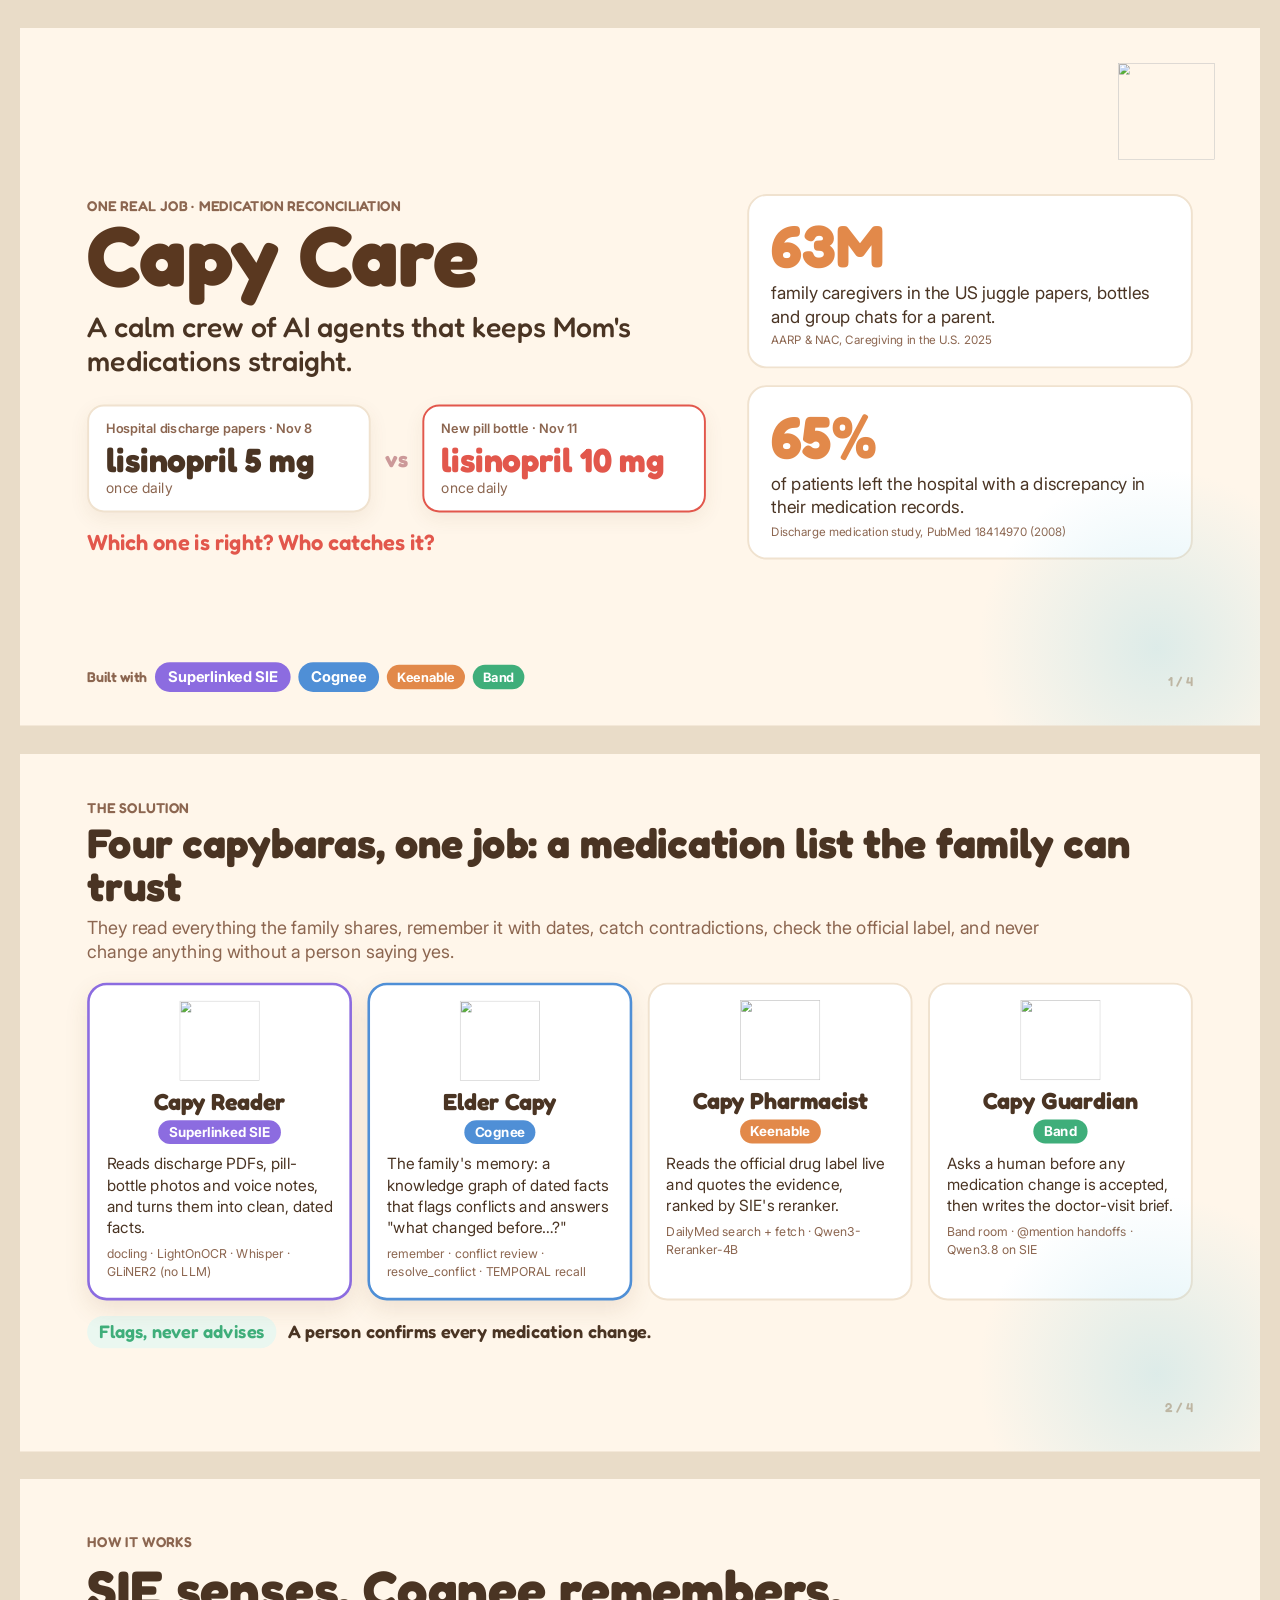
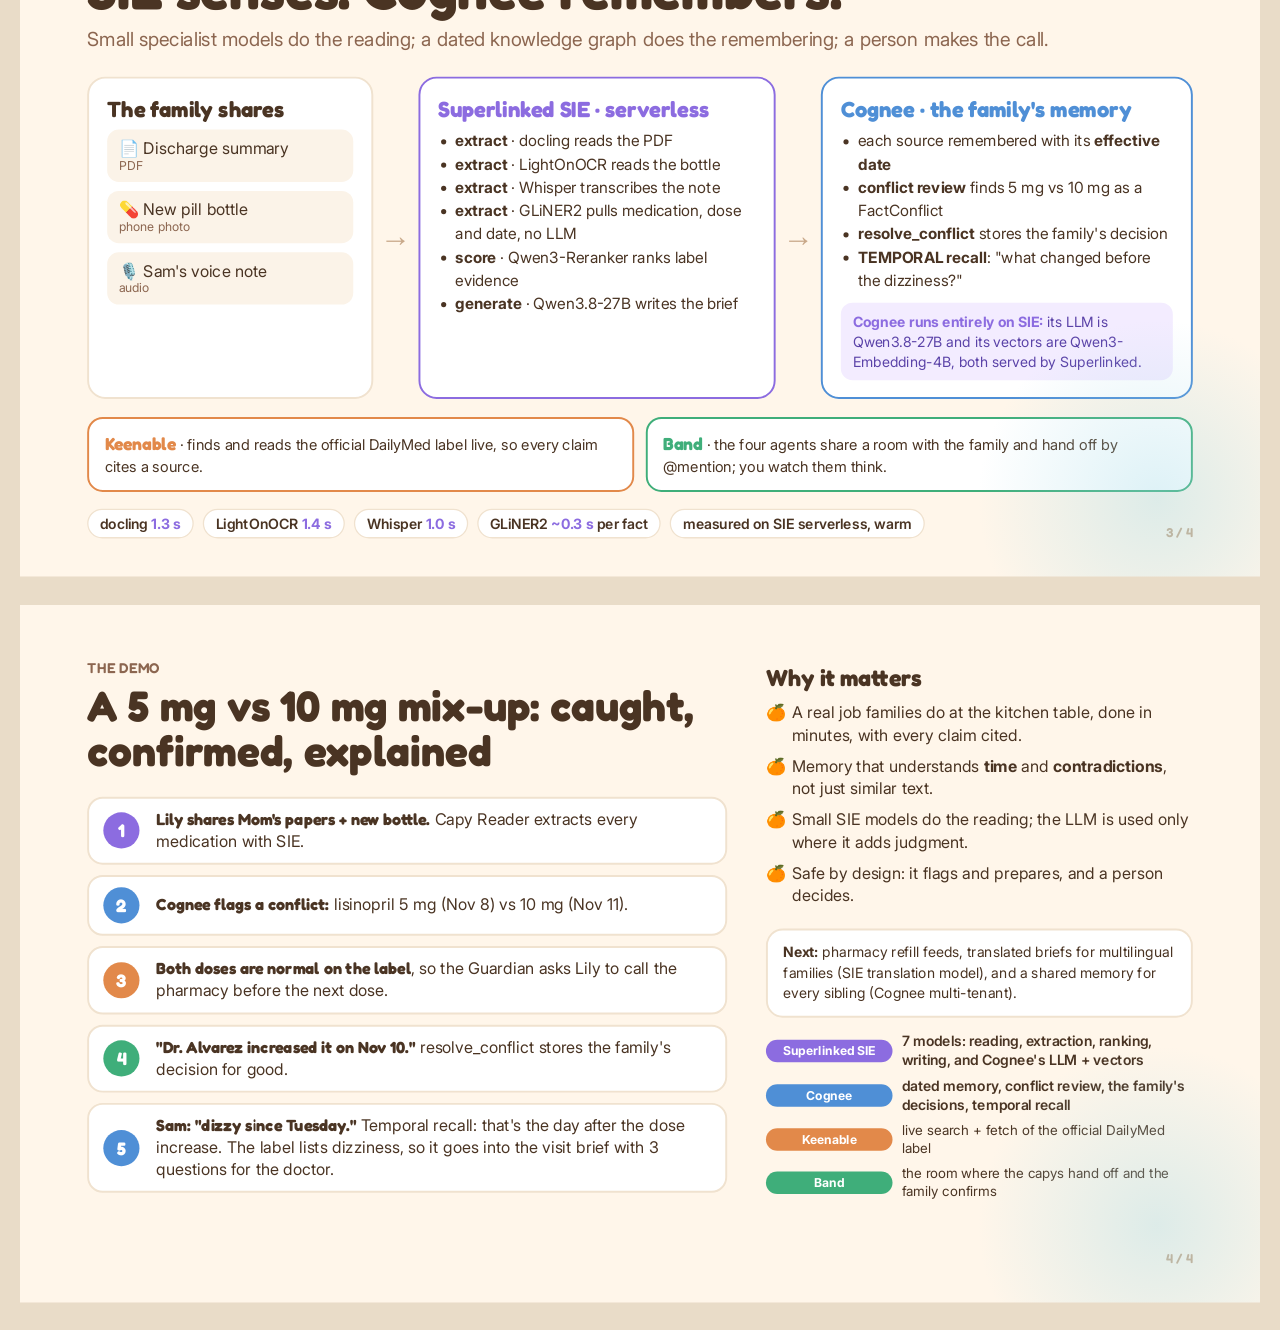
==== pitch.html @ b94136b8 "Add 4-slide pitch deck (pitch.html and pitch.pdf) Problem, the capybara crew, how it works (SIE sens" ====
<!doctype html>
<html lang="en">
<head>
<meta charset="utf-8">
<meta name="viewport" content="width=device-width, initial-scale=1">
<title>Capy Care Pitch</title>
<link rel="preconnect" href="https://fonts.googleapis.com">
<link href="https://fonts.googleapis.com/css2?family=Fredoka:wght@500;600;700&family=Inter:wght@400;500;600;700&display=swap" rel="stylesheet">
<style>
  :root {
    --bg: #FFF6EA; --card: #FFFFFF; --line: #F0E2CF; --ink: #4A3423; --muted: #8C6650; --soft: #FBF3E8;
    --sie: #8C6CE0; --cognee: #4F8FD6; --keenable: #E2894A; --band: #3FAE7A; --red: #E2574C;
  }
  * { box-sizing: border-box; }
  html, body { margin: 0; background: #E9DCC8; color: var(--ink); font-family: Inter, system-ui, sans-serif; }
  h1, h2, h3 { font-family: Fredoka, sans-serif; margin: 0; }
  .deck { display: flex; flex-direction: column; align-items: center; gap: 28px; padding: 28px 0; }
  .frame { width: 1920px; height: 1080px; transform-origin: top left; }
  .slide { position: relative; width: 1920px; height: 1080px; background: var(--bg); overflow: hidden; padding: 84px 104px; }
  .slide::after { content: ""; position: absolute; inset: auto -120px -160px auto; width: 560px; height: 560px; border-radius: 50%;
                  background: radial-gradient(circle, rgba(158, 216, 230, .35), rgba(158, 216, 230, 0) 70%); }
  .kicker { font: 600 22px Fredoka, sans-serif; letter-spacing: .5px; color: var(--muted); text-transform: uppercase; }
  .num { position: absolute; right: 104px; bottom: 56px; font: 600 20px Fredoka, sans-serif; color: #C9A98A; }
  .brandmark { position: absolute; left: 104px; bottom: 50px; display: flex; align-items: center; gap: 10px; font: 600 22px Fredoka, sans-serif; color: var(--muted); }
  .brandmark img { width: 40px; height: 40px; }

  /* slide 1 */
  .s1 { display: grid; grid-template-columns: 1.25fr .9fr; gap: 64px; align-items: center; }
  .s1 h1 { font-size: 132px; line-height: .95; color: #5A3820; }
  .s1 .sub { font: 500 44px/1.2 Fredoka, sans-serif; margin: 22px 0 42px; color: var(--ink); }
  .mixup { display: flex; gap: 22px; align-items: stretch; }
  .doc { flex: 1; background: var(--card); border: 3px solid var(--line); border-radius: 26px; padding: 22px 26px; box-shadow: 0 10px 30px rgba(120, 80, 40, .08); }
  .doc small { font: 600 20px Inter, sans-serif; color: var(--muted); display: block; }
  .doc b { font: 700 52px Fredoka, sans-serif; display: block; margin-top: 4px; }
  .doc span { font-size: 22px; color: var(--muted); }
  .doc.new { border-color: var(--red); }
  .doc.new b { color: var(--red); }
  .vs { align-self: center; font: 700 34px Fredoka, sans-serif; color: #C99; }
  .question { margin-top: 26px; font: 600 34px Fredoka, sans-serif; color: var(--red); }
  .stats { display: flex; flex-direction: column; gap: 26px; }
  .stat { background: var(--card); border-radius: 30px; padding: 30px 34px; border: 3px solid var(--line); }
  .stat b { font: 700 92px/1 Fredoka, sans-serif; color: var(--keenable); }
  .stat p { margin: 10px 0 0; font-size: 27px; line-height: 1.35; }
  .stat cite { display: block; margin-top: 8px; font-size: 18px; color: var(--muted); font-style: normal; }
  .hero-capy { position: absolute; right: 70px; top: 54px; width: 150px; height: 150px; }

  .built { position: absolute; left: 104px; bottom: 52px; display: flex; gap: 12px; align-items: center; font: 600 22px Fredoka, sans-serif; color: var(--muted); }
  .built span { color: #fff; padding: 7px 16px; border-radius: 999px; font: 700 20px Inter, sans-serif; }
  .built span.star { font-size: 23px; padding: 9px 20px; }

  /* slide 2 */
  .s2 { padding-top: 70px; }
  .s2 h2 { font-size: 64px; line-height: 1.05; margin: 8px 0 12px; }
  .s2 .lead { font-size: 28px; color: var(--muted); margin: 0 0 28px; max-width: 1560px; line-height: 1.35; }
  .crew { display: grid; grid-template-columns: repeat(4, 1fr); gap: 24px; }
  .capy { background: var(--card); border-radius: 30px; padding: 24px 26px 26px; border: 3px solid var(--line); position: relative; }
  .capy.star { border-width: 4px; box-shadow: 0 14px 36px rgba(120, 80, 40, .12); }
  .capy.star.sie { border-color: var(--sie); } .capy.star.cognee { border-color: var(--cognee); }
  .capy img { width: 124px; height: 124px; display: block; margin: 0 auto 10px; }
  .capy h3 { font-size: 36px; text-align: center; }
  .capy .who { display: block; width: max-content; margin: 8px auto 14px; padding: 6px 16px; border-radius: 999px; color: #fff; font: 700 21px Inter, sans-serif; }
  .capy p { font-size: 24px; line-height: 1.38; margin: 0; }
  .capy .tools { margin-top: 12px; font-size: 19px; color: var(--muted); line-height: 1.4; }
  .bg-sie { background: var(--sie); } .bg-cognee { background: var(--cognee); } .bg-keenable { background: var(--keenable); } .bg-band { background: var(--band); }
  .promise { margin-top: 24px; display: flex; gap: 18px; align-items: center; font: 600 28px Fredoka, sans-serif; color: var(--ink); }
  .promise span { background: #EAF7F0; color: var(--band); padding: 8px 18px; border-radius: 999px; }

  /* slide 3 */
  .s3 h2 { font-size: 84px; margin: 10px 0 8px; }
  .s3 .lead { font-size: 30px; color: var(--muted); margin: 0 0 40px; }
  .flow { display: grid; grid-template-columns: 1fr 70px 1.25fr 70px 1.3fr; align-items: stretch; }
  .arrow { display: grid; place-items: center; font: 700 48px Fredoka, sans-serif; color: #C9A98A; }
  .box { background: var(--card); border-radius: 28px; padding: 26px 28px; border: 3px solid var(--line); }
  .box h3 { font-size: 34px; margin-bottom: 12px; }
  .box ul { margin: 0; padding-left: 26px; font-size: 24px; line-height: 1.5; }
  .box.sie { border-color: var(--sie); } .box.sie h3 { color: var(--sie); }
  .box.cognee { border-color: var(--cognee); } .box.cognee h3 { color: var(--cognee); }
  .inputs .pill { display: block; background: var(--soft); border-radius: 18px; padding: 14px 18px; margin-bottom: 14px; font-size: 25px; }
  .inputs .pill small { display: block; font-size: 19px; color: var(--muted); }
  .bridge { margin-top: 16px; padding: 14px 18px; border-radius: 18px; background: #F3ECFF; color: #5B43A8; font-size: 22px; line-height: 1.4; }
  .bridge b { color: var(--sie); }
  .stack { display: flex; flex-direction: column; gap: 18px; }
  .row2 { display: grid; grid-template-columns: 1fr 1fr; gap: 18px; margin-top: 28px; }
  .mini { background: var(--card); border-radius: 24px; padding: 20px 24px; border: 3px solid var(--line); font-size: 23px; line-height: 1.4; }
  .mini b { font-family: Fredoka, sans-serif; font-size: 27px; }
  .mini.keenable { border-color: var(--keenable); } .mini.keenable b { color: var(--keenable); }
  .mini.band { border-color: var(--band); } .mini.band b { color: var(--band); }
  .speeds { margin-top: 26px; display: flex; gap: 14px; flex-wrap: wrap; }
  .speeds span { background: var(--card); border: 2px solid var(--line); border-radius: 999px; padding: 8px 18px; font: 600 22px Inter, sans-serif; }
  .speeds span b { color: var(--sie); }

  /* slide 4 */
  .s4 { display: grid; grid-template-columns: 1.35fr .9fr; gap: 60px; }
  .s4 h2 { font-size: 66px; line-height: 1.08; margin: 10px 0 34px; }
  .steps { list-style: none; margin: 0; padding: 0; display: flex; flex-direction: column; gap: 16px; }
  .steps li { display: grid; grid-template-columns: 64px 1fr; gap: 18px; align-items: center; background: var(--card); border-radius: 24px; padding: 16px 22px; border: 3px solid var(--line); }
  .steps .n { width: 56px; height: 56px; border-radius: 50%; display: grid; place-items: center; color: #fff; font: 700 28px Fredoka, sans-serif; }
  .steps p { margin: 0; font-size: 25px; line-height: 1.35; }
  .steps p b { font-family: Fredoka, sans-serif; }
  .side h3 { font-size: 36px; margin: 6px 0 16px; }
  .why { list-style: none; margin: 0 0 34px; padding: 0; display: flex; flex-direction: column; gap: 14px; }
  .why li { font-size: 25px; line-height: 1.38; padding-left: 40px; position: relative; }
  .why li::before { content: "🍊"; position: absolute; left: 0; top: 0; }
  .next { background: var(--card); border-radius: 26px; padding: 18px 24px; border: 3px solid var(--line); font-size: 22px; line-height: 1.45; }
  .stackup { margin-top: 22px; display: flex; flex-direction: column; gap: 10px; }
  .stackup div { display: grid; grid-template-columns: 196px 1fr; gap: 14px; align-items: center; font-size: 21px; line-height: 1.35; }
  .stackup b { color: #fff; border-radius: 999px; padding: 6px 0; text-align: center; font: 700 19px Inter, sans-serif; }
  .stackup .star { font-size: 22px; font-weight: 600; }

  @media print {
    html, body { background: var(--bg); }
    .deck { display: block; padding: 0; gap: 0; }
    .frame { transform: none !important; width: 1920px; height: 1080px; margin: 0 !important; }
    .slide { page-break-after: always; break-after: page; }
  }
  @page { size: 1920px 1080px; margin: 0; }
</style>
</head>
<body>
<div class="deck">

<!-- 1 · The problem -->
<div class="frame"><section class="slide s1">
  <img class="hero-capy" src="web/img/capy-guardian.svg" alt="">
  <div>
    <div class="kicker">One real job · medication reconciliation</div>
    <h1>Capy Care</h1>
    <p class="sub">A calm crew of AI agents that keeps Mom's medications straight.</p>
    <div class="mixup">
      <div class="doc"><small>Hospital discharge papers · Nov 8</small><b>lisinopril 5 mg</b><span>once daily</span></div>
      <div class="vs">vs</div>
      <div class="doc new"><small>New pill bottle · Nov 11</small><b>lisinopril 10 mg</b><span>once daily</span></div>
    </div>
    <div class="question">Which one is right? Who catches it?</div>
  </div>
  <div class="stats">
    <div class="stat"><b>63M</b><p>family caregivers in the US juggle papers, bottles and group chats for a parent.</p><cite>AARP &amp; NAC, Caregiving in the U.S. 2025</cite></div>
    <div class="stat"><b>65%</b><p>of patients left the hospital with a discrepancy in their medication records.</p><cite>Discharge medication study, PubMed 18414970 (2008)</cite></div>
  </div>
  <div class="built">Built with <span class="bg-sie star">Superlinked SIE</span><span class="bg-cognee star">Cognee</span><span class="bg-keenable">Keenable</span><span class="bg-band">Band</span></div>
  <div class="num">1 / 4</div>
</section></div>

<!-- 2 · The crew -->
<div class="frame"><section class="slide s2">
  <div class="kicker">The solution</div>
  <h2>Four capybaras, one job: a medication list the family can trust</h2>
  <p class="lead">They read everything the family shares, remember it with dates, catch contradictions, check the official label, and never change anything without a person saying yes.</p>
  <div class="crew">
    <div class="capy star sie"><img src="web/img/capy-reader.svg" alt=""><h3>Capy Reader</h3><span class="who bg-sie">Superlinked SIE</span>
      <p>Reads discharge PDFs, pill-bottle photos and voice notes, and turns them into clean, dated facts.</p>
      <div class="tools">docling · LightOnOCR · Whisper · GLiNER2 (no LLM)</div></div>
    <div class="capy star cognee"><img src="web/img/capy-elder.svg" alt=""><h3>Elder Capy</h3><span class="who bg-cognee">Cognee</span>
      <p>The family's memory: a knowledge graph of dated facts that flags conflicts and answers "what changed before…?"</p>
      <div class="tools">remember · conflict review · resolve_conflict · TEMPORAL recall</div></div>
    <div class="capy"><img src="web/img/capy-pharmacist.svg" alt=""><h3>Capy Pharmacist</h3><span class="who bg-keenable">Keenable</span>
      <p>Reads the official drug label live and quotes the evidence, ranked by SIE's reranker.</p>
      <div class="tools">DailyMed search + fetch · Qwen3-Reranker-4B</div></div>
    <div class="capy"><img src="web/img/capy-guardian.svg" alt=""><h3>Capy Guardian</h3><span class="who bg-band">Band</span>
      <p>Asks a human before any medication change is accepted, then writes the doctor-visit brief.</p>
      <div class="tools">Band room · @mention handoffs · Qwen3.8 on SIE</div></div>
  </div>
  <div class="promise"><span>Flags, never advises</span> A person confirms every medication change.</div>
  <div class="num">2 / 4</div>
</section></div>

<!-- 3 · How it works -->
<div class="frame"><section class="slide s3">
  <div class="kicker">How it works</div>
  <h2>SIE senses. Cognee remembers.</h2>
  <p class="lead">Small specialist models do the reading; a dated knowledge graph does the remembering; a person makes the call.</p>
  <div class="flow">
    <div class="box inputs">
      <h3>The family shares</h3>
      <span class="pill">📄 Discharge summary<small>PDF</small></span>
      <span class="pill">💊 New pill bottle<small>phone photo</small></span>
      <span class="pill">🎙️ Sam's voice note<small>audio</small></span>
    </div>
    <div class="arrow">→</div>
    <div class="box sie">
      <h3>Superlinked SIE · serverless</h3>
      <ul>
        <li><b>extract</b> · docling reads the PDF</li>
        <li><b>extract</b> · LightOnOCR reads the bottle</li>
        <li><b>extract</b> · Whisper transcribes the note</li>
        <li><b>extract</b> · GLiNER2 pulls medication, dose and date, no LLM</li>
        <li><b>score</b> · Qwen3-Reranker ranks label evidence</li>
        <li><b>generate</b> · Qwen3.8-27B writes the brief</li>
      </ul>
    </div>
    <div class="arrow">→</div>
    <div class="box cognee">
      <h3>Cognee · the family's memory</h3>
      <ul>
        <li>each source remembered with its <b>effective date</b></li>
        <li><b>conflict review</b> finds 5 mg vs 10 mg as a FactConflict</li>
        <li><b>resolve_conflict</b> stores the family's decision</li>
        <li><b>TEMPORAL recall</b>: "what changed before the dizziness?"</li>
      </ul>
      <div class="bridge"><b>Cognee runs entirely on SIE:</b> its LLM is Qwen3.8-27B and its vectors are Qwen3-Embedding-4B, both served by Superlinked.</div>
    </div>
  </div>
  <div class="row2">
    <div class="mini keenable"><b>Keenable</b> · finds and reads the official DailyMed label live, so every claim cites a source.</div>
    <div class="mini band"><b>Band</b> · the four agents share a room with the family and hand off by @mention; you watch them think.</div>
  </div>
  <div class="speeds"><span>docling <b>1.3 s</b></span><span>LightOnOCR <b>1.4 s</b></span><span>Whisper <b>1.0 s</b></span><span>GLiNER2 <b>~0.3 s</b> per fact</span><span>measured on SIE serverless, warm</span></div>
  <div class="num">3 / 4</div>
</section></div>

<!-- 4 · Demo + why -->
<div class="frame"><section class="slide s4">
  <div>
    <div class="kicker">The demo</div>
    <h2>A 5 mg vs 10 mg mix-up: caught, confirmed, explained</h2>
    <ol class="steps">
      <li><span class="n bg-sie">1</span><p><b>Lily shares Mom's papers + new bottle.</b> Capy Reader extracts every medication with SIE.</p></li>
      <li><span class="n bg-cognee">2</span><p><b>Cognee flags a conflict:</b> lisinopril 5 mg (Nov 8) vs 10 mg (Nov 11).</p></li>
      <li><span class="n bg-keenable">3</span><p><b>Both doses are normal on the label</b>, so the Guardian asks Lily to call the pharmacy before the next dose.</p></li>
      <li><span class="n bg-band">4</span><p><b>"Dr. Alvarez increased it on Nov 10."</b> resolve_conflict stores the family's decision for good.</p></li>
      <li><span class="n bg-cognee">5</span><p><b>Sam: "dizzy since Tuesday."</b> Temporal recall: that's the day after the dose increase. The label lists dizziness, so it goes into the visit brief with 3 questions for the doctor.</p></li>
    </ol>
  </div>
  <div class="side">
    <h3>Why it matters</h3>
    <ul class="why">
      <li>A real job families do at the kitchen table, done in minutes, with every claim cited.</li>
      <li>Memory that understands <b>time</b> and <b>contradictions</b>, not just similar text.</li>
      <li>Small SIE models do the reading; the LLM is used only where it adds judgment.</li>
      <li>Safe by design: it flags and prepares, and a person decides.</li>
    </ul>
    <div class="next"><b>Next:</b> pharmacy refill feeds, translated briefs for multilingual families (SIE translation model), and a shared memory for every sibling (Cognee multi-tenant).</div>
    <div class="stackup">
      <div class="star"><b class="bg-sie">Superlinked SIE</b><span>7 models: reading, extraction, ranking, writing, and Cognee's LLM + vectors</span></div>
      <div class="star"><b class="bg-cognee">Cognee</b><span>dated memory, conflict review, the family's decisions, temporal recall</span></div>
      <div><b class="bg-keenable">Keenable</b><span>live search + fetch of the official DailyMed label</span></div>
      <div><b class="bg-band">Band</b><span>the room where the capys hand off and the family confirms</span></div>
    </div>
  </div>
  <div class="num">4 / 4</div>
</section></div>

</div>
<script>
  // Scale 1920x1080 slides to the window for on-screen viewing; print/PDF uses full size.
  function fit() {
    const scale = Math.min(1, (window.innerWidth - 40) / 1920);
    document.querySelectorAll('.frame').forEach((f) => {
      f.style.transform = `scale(${scale})`;
      f.style.marginBottom = `${-1080 * (1 - scale)}px`;
      f.style.marginRight = `${-1920 * (1 - scale)}px`;
    });
  }
  window.addEventListener('resize', fit);
  fit();
  document.addEventListener('keydown', (e) => {
    const frames = [...document.querySelectorAll('.frame')];
    const i = frames.findIndex((f) => f.getBoundingClientRect().top > 10);
    if (e.key === 'ArrowDown' || e.key === 'ArrowRight' || e.key === ' ') {
      e.preventDefault(); (frames[i] || frames[frames.length - 1]).scrollIntoView({ behavior: 'smooth' });
    }
    if (e.key === 'ArrowUp' || e.key === 'ArrowLeft') {
      e.preventDefault(); const j = Math.max(0, (i === -1 ? frames.length : i) - 2); frames[j].scrollIntoView({ behavior: 'smooth' });
    }
  });
</script>
</body>
</html>
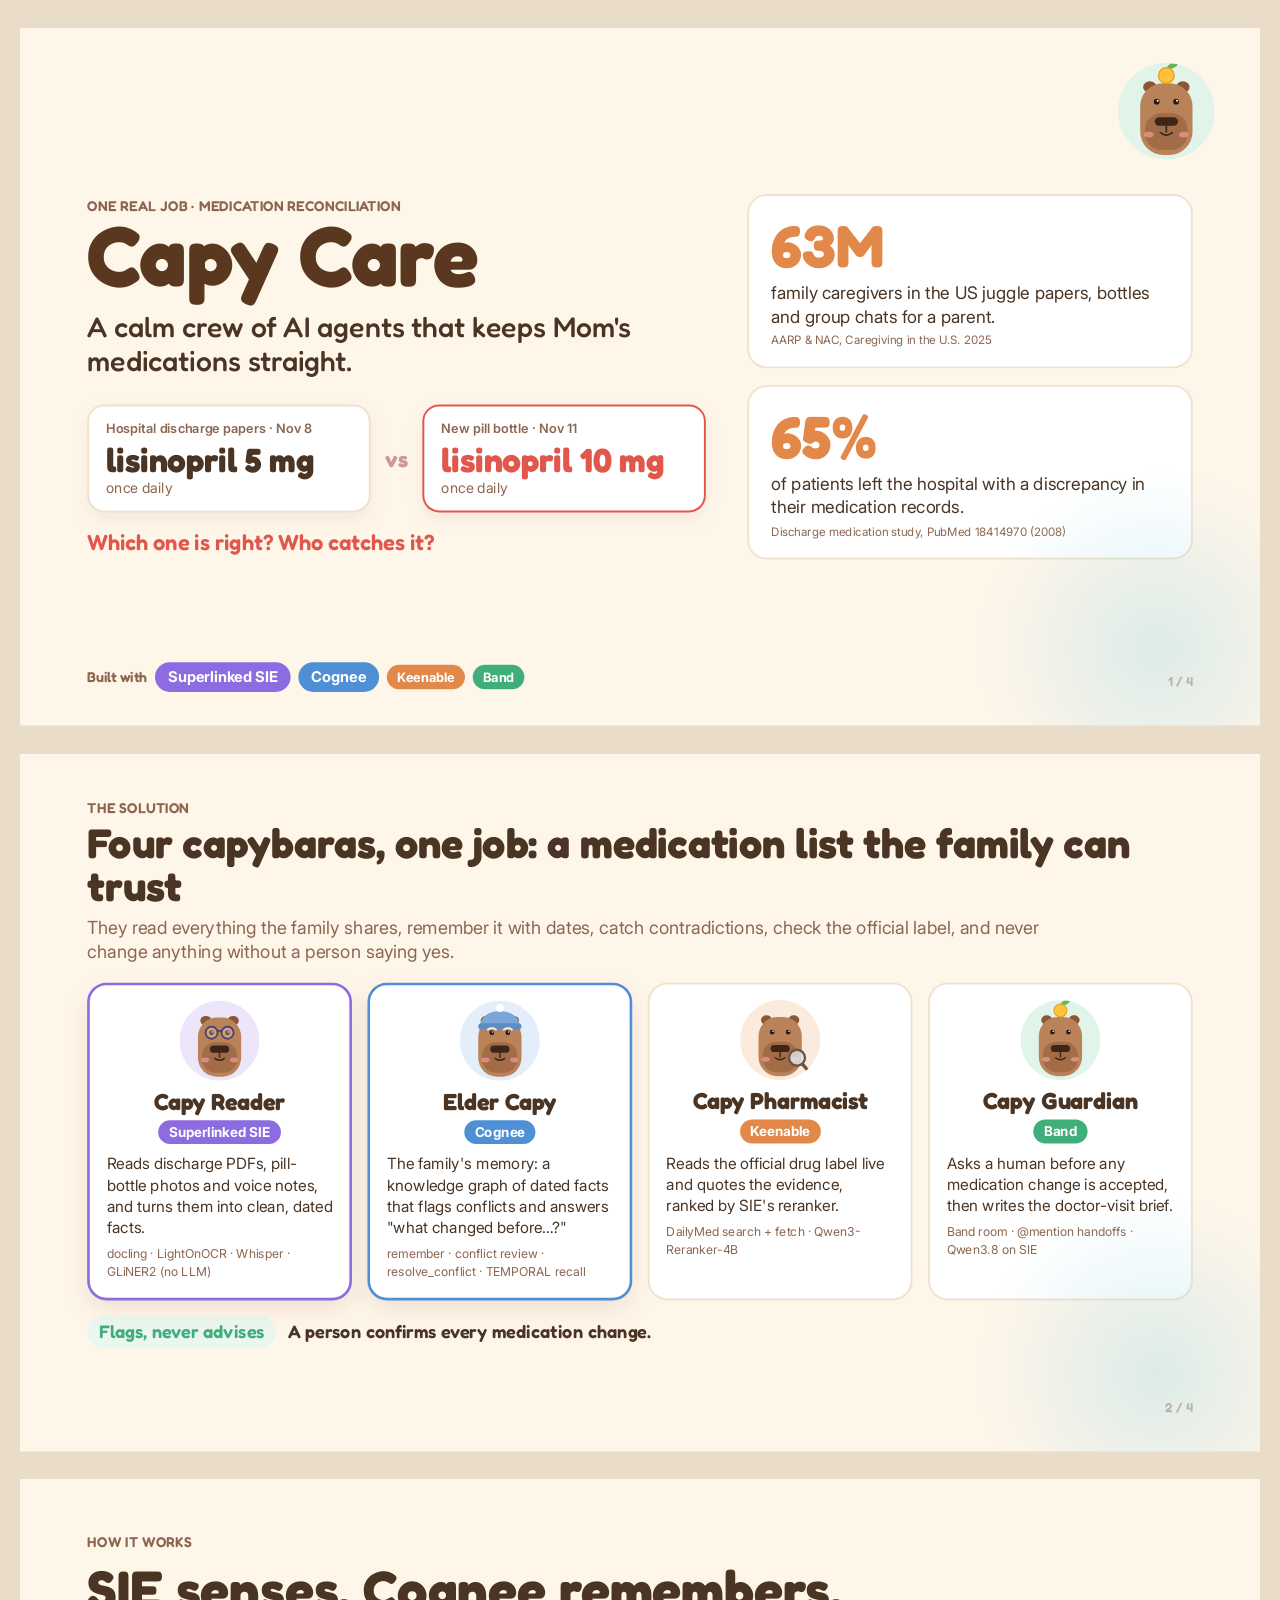
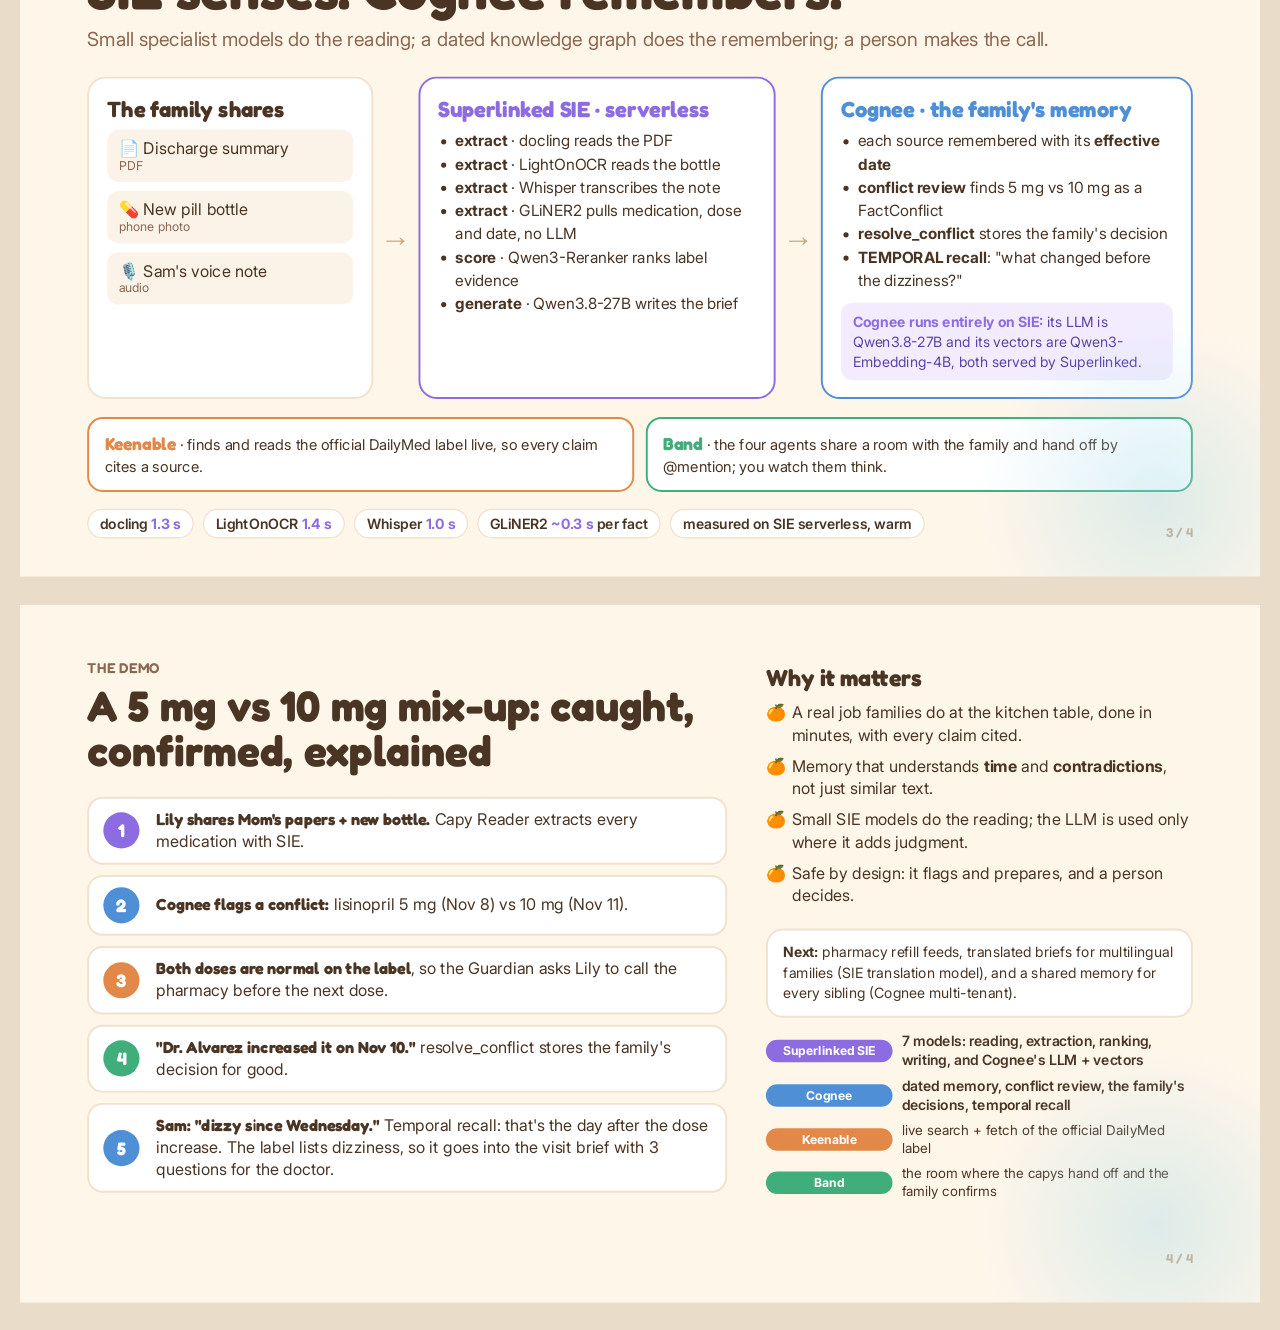
==== commit 5c2e8b5f: "Fix medication status, story dates and dashboard polish - Read a table row's STOP/NEW column when GL" ====
--- a/pitch.html
+++ b/pitch.html
@@ -218,7 +218,7 @@
       <li><span class="n bg-cognee">2</span><p><b>Cognee flags a conflict:</b> lisinopril 5 mg (Nov 8) vs 10 mg (Nov 11).</p></li>
       <li><span class="n bg-keenable">3</span><p><b>Both doses are normal on the label</b>, so the Guardian asks Lily to call the pharmacy before the next dose.</p></li>
       <li><span class="n bg-band">4</span><p><b>"Dr. Alvarez increased it on Nov 10."</b> resolve_conflict stores the family's decision for good.</p></li>
-      <li><span class="n bg-cognee">5</span><p><b>Sam: "dizzy since Tuesday."</b> Temporal recall: that's the day after the dose increase. The label lists dizziness, so it goes into the visit brief with 3 questions for the doctor.</p></li>
+      <li><span class="n bg-cognee">5</span><p><b>Sam: "dizzy since Wednesday."</b> Temporal recall: that's the day after the dose increase. The label lists dizziness, so it goes into the visit brief with 3 questions for the doctor.</p></li>
     </ol>
   </div>
   <div class="side">
